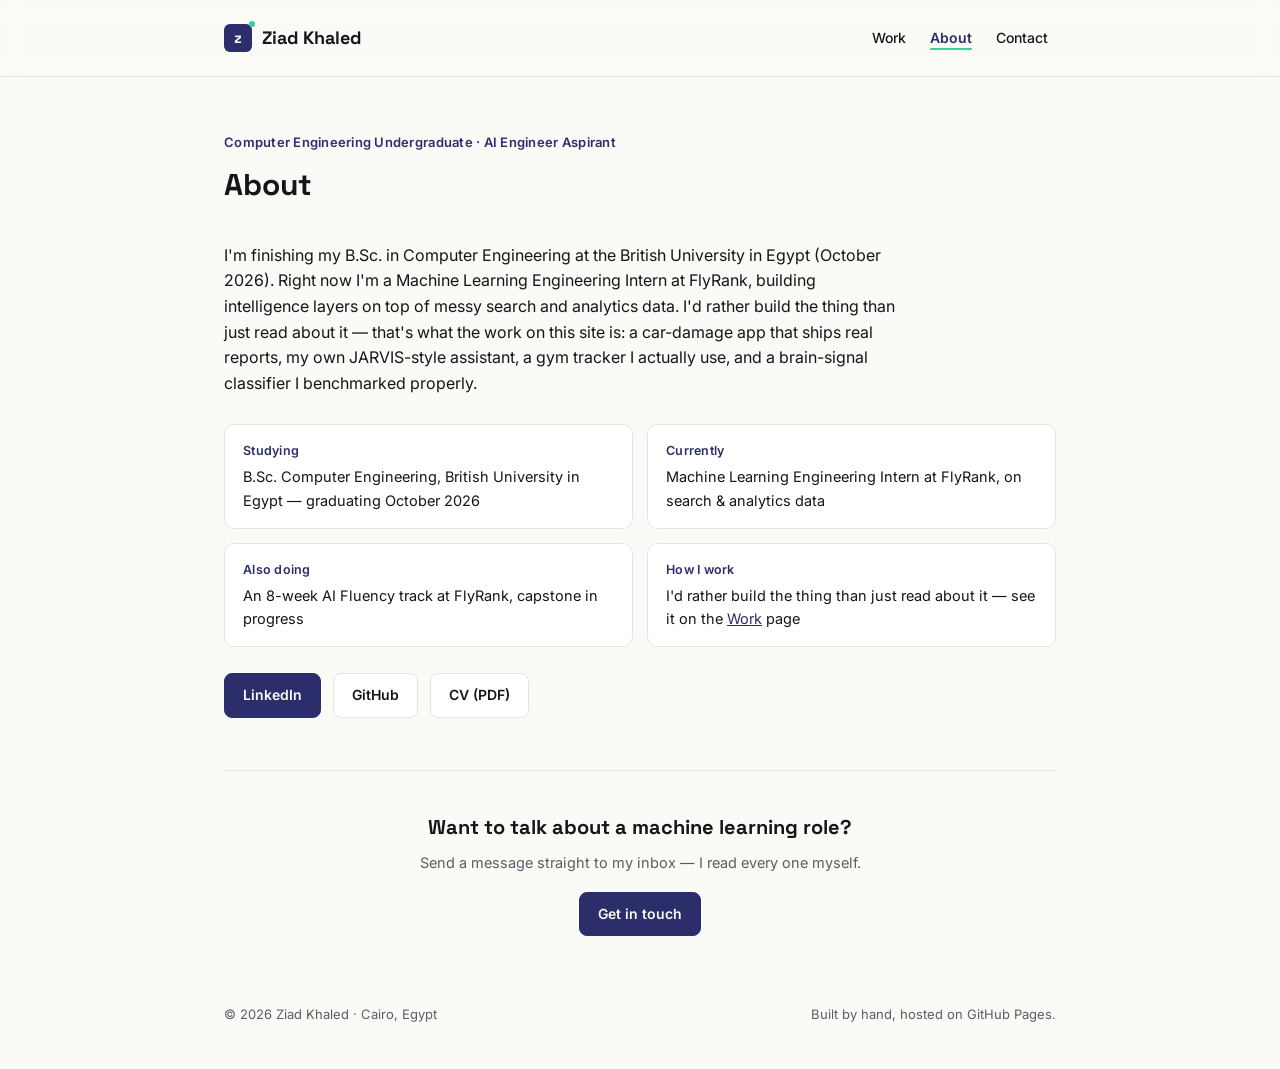
==== about.html @ e3a88f23 "W07 crit: split into Work/About/Contact pages, add motion" ====
<!DOCTYPE html>
<html lang="en">
<head>
<meta charset="UTF-8">
<meta name="viewport" content="width=device-width, initial-scale=1.0">
<title>About — Ziad Khaled</title>
<meta name="description" content="About Ziad Khaled — Computer Engineering undergraduate at the British University in Egypt and Machine Learning Engineering Intern at FlyRank.">
<link rel="icon" href="data:image/svg+xml,%3Csvg xmlns='http://www.w3.org/2000/svg' viewBox='0 0 32 32'%3E%3Crect width='32' height='32' rx='6' fill='%232B2E6B'/%3E%3Ctext x='16' y='23' font-family='Georgia,serif' font-size='19' font-weight='700' fill='%23FAFAF7' text-anchor='middle'%3Ez%3C/text%3E%3Ccircle cx='24.5' cy='9' r='2.3' fill='%2335D0A0'/%3E%3C/svg%3E">
<link rel="preconnect" href="https://fonts.googleapis.com">
<link rel="preconnect" href="https://fonts.gstatic.com" crossorigin>
<link href="https://fonts.googleapis.com/css2?family=Space+Grotesk:wght@500;600;700&family=Inter:wght@400;500;600&display=swap" rel="stylesheet">
<link rel="stylesheet" href="styles.css">
<script>document.documentElement.classList.add('js');</script>
</head>
<body>
<header>
  <div class="wrap">
    <a class="brand" href="index.html">
      <span class="mark">z</span> Ziad Khaled
    </a>
    <nav>
      <a href="work.html">Work</a>
      <a href="about.html" class="active">About</a>
      <a href="contact.html">Contact</a>
    </nav>
  </div>
</header>

<div class="wrap">

  <section class="page-hero reveal" style="border-top:none;">
    <div class="eyebrow">Computer Engineering Undergraduate · AI Engineer Aspirant</div>
    <h1>About</h1>
  </section>

  <section style="border-top:none;padding-top:8px;">
    <p class="bio reveal" style="max-width:680px;font-size:16px;">I'm finishing my B.Sc. in Computer Engineering at the British University in Egypt (October 2026). Right now I'm a Machine Learning Engineering Intern at FlyRank, building intelligence layers on top of messy search and analytics data. I'd rather build the thing than just read about it — that's what the work on this site is: a car-damage app that ships real reports, my own JARVIS-style assistant, a gym tracker I actually use, and a brain-signal classifier I benchmarked properly.</p>

    <div class="facts reveal">
      <div class="fact">
        <div class="k">Studying</div>
        <div class="v">B.Sc. Computer Engineering, British University in Egypt — graduating October 2026</div>
      </div>
      <div class="fact">
        <div class="k">Currently</div>
        <div class="v">Machine Learning Engineering Intern at FlyRank, on search &amp; analytics data</div>
      </div>
      <div class="fact">
        <div class="k">Also doing</div>
        <div class="v">An 8-week AI Fluency track at FlyRank, capstone in progress</div>
      </div>
      <div class="fact">
        <div class="k">How I work</div>
        <div class="v">I'd rather build the thing than just read about it — see it on the <a href="work.html">Work</a> page</div>
      </div>
    </div>

    <div class="links reveal" style="margin-top:26px;">
      <a class="btn primary" href="https://www.linkedin.com/in/ziad-khaled-b3a187253" target="_blank" rel="noopener">LinkedIn</a>
      <a class="btn" href="https://github.com/720-hz" target="_blank" rel="noopener">GitHub</a>
      <a class="btn" href="./Ziad_Khaled_CV.pdf" target="_blank" rel="noopener">CV (PDF)</a>
    </div>
  </section>

<section class="cta-banner reveal">
  <div class="wrap">
    <h2>Want to talk about a machine learning role?</h2>
    <p>Send a message straight to my inbox — I read every one myself.</p>
    <a class="btn primary" href="contact.html">Get in touch</a>
  </div>
</section>

</div>

<footer>
  <div class="wrap" style="display:flex;flex-wrap:wrap;gap:8px;justify-content:space-between;width:100%;">
    <span>© 2026 Ziad Khaled · Cairo, Egypt</span>
    <span>Built by hand, hosted on GitHub Pages.</span>
  </div>
</footer>
<script src="motion.js"></script>
</body>
</html>
---- styles.css ----
:root{
  --main:#2B2E6B;
  --text:#14161A;
  --bg:#FAFAF7;
  --accent:#35D0A0;
  --card:#FFFFFF;
  --border:#E7E5DE;
  --muted:#5B5D63;
}
*{box-sizing:border-box;}
html{scroll-behavior:smooth;}
body{
  margin:0;
  background:var(--bg);
  color:var(--text);
  font-family:'Inter',system-ui,sans-serif;
  line-height:1.6;
}
h1,h2,h3,.brand{font-family:'Space Grotesk',system-ui,sans-serif;}
a{color:var(--main);}
.wrap{max-width:880px;margin:0 auto;padding:0 24px;}

/* ---- header / nav ---- */
header{
  position:sticky;top:0;z-index:20;
  display:flex;align-items:center;justify-content:space-between;
  padding:16px 0;border-bottom:1px solid var(--border);
  background:rgba(250,250,247,.82);backdrop-filter:blur(10px);-webkit-backdrop-filter:blur(10px);
}
header .wrap{display:flex;align-items:center;justify-content:space-between;width:100%;}
.brand{
  display:flex;align-items:center;gap:10px;min-height:44px;
  font-weight:700;font-size:18px;color:var(--text);text-decoration:none;
}
.brand .mark{
  width:28px;height:28px;border-radius:6px;background:var(--main);
  color:var(--bg);display:flex;align-items:center;justify-content:center;
  font-size:15px;font-weight:700;position:relative;
}
.brand .mark::after{
  content:"";position:absolute;top:-3px;right:-3px;width:6px;height:6px;
  border-radius:50%;background:var(--accent);
}
nav{display:flex;align-items:center;}
nav a{
  position:relative;
  display:inline-flex;align-items:center;min-height:44px;padding:0 8px;margin-left:8px;
  color:var(--text);text-decoration:none;font-size:14px;font-weight:500;
}
nav a::after{
  content:"";position:absolute;left:8px;right:8px;bottom:10px;height:2px;
  background:var(--main);border-radius:2px;
  transform:scaleX(0);transform-origin:left;transition:transform .18s ease;
}
nav a:hover::after{transform:scaleX(1);}
nav a.active{color:var(--main);font-weight:600;}
nav a.active::after{transform:scaleX(1);background:var(--accent);}

/* ---- hero ---- */
.hero{padding:72px 0 48px;position:relative;overflow:hidden;}
.hero::before{
  content:"";position:absolute;top:-140px;right:-120px;width:420px;height:420px;
  background:radial-gradient(circle, rgba(43,46,107,.10) 0%, rgba(53,208,160,.08) 45%, rgba(250,250,247,0) 72%);
  border-radius:50%;pointer-events:none;z-index:0;
}
.hero .wrap-inner, .hero > *{position:relative;z-index:1;}
.eyebrow{
  display:inline-block;font-size:13px;font-weight:600;color:var(--main);
  letter-spacing:.02em;margin-bottom:14px;position:relative;z-index:1;
}
.hero h1{font-size:38px;line-height:1.2;margin:0 0 14px;position:relative;z-index:1;}
.hero .tag{font-size:17px;color:var(--muted);margin:0 0 22px;max-width:620px;position:relative;z-index:1;}
.claim{font-size:19px;font-weight:600;margin:0 0 22px;color:var(--text);position:relative;z-index:1;}
.claim span{color:var(--main);}
.bio{max-width:640px;color:var(--text);font-size:15.5px;margin-bottom:28px;position:relative;z-index:1;}

/* ---- page header (Work / About / Contact) ---- */
.page-hero{padding:52px 0 8px;}
.page-hero h1{font-size:30px;line-height:1.2;margin:0 0 8px;}
.page-hero .section-note{margin:0;}

.links{display:flex;flex-wrap:wrap;gap:12px;margin-bottom:8px;position:relative;z-index:1;}
.btn{
  display:inline-flex;align-items:center;gap:8px;min-height:44px;
  padding:10px 18px;border-radius:8px;font-size:14px;font-weight:600;
  text-decoration:none;border:1px solid var(--border);color:var(--text);
  background:var(--card);transition:transform .15s ease, border-color .15s ease, box-shadow .15s ease;
}
.btn:hover{border-color:var(--main);transform:translateY(-2px);box-shadow:0 6px 16px rgba(20,22,26,.08);}
.btn.primary{background:var(--main);color:var(--bg);border-color:var(--main);}
.btn.primary:hover{opacity:.92;}
.btn.accent{border-color:var(--accent);}
.btn.accent::before{content:"";width:7px;height:7px;border-radius:50%;background:var(--accent);}

section{padding:44px 0;border-top:1px solid var(--border);}
section h2{font-size:22px;margin:0 0 6px;}
.section-note{color:var(--muted);font-size:14.5px;margin:0 0 26px;}

.grid{display:grid;grid-template-columns:1fr 1fr;gap:18px;}
@media(max-width:640px){.grid{grid-template-columns:1fr;}}
.card{
  background:var(--card);border:1px solid var(--border);border-radius:10px;
  padding:20px;transition:transform .18s ease, box-shadow .18s ease, border-color .18s ease;
}
.card:hover{transform:translateY(-3px);box-shadow:0 10px 24px rgba(20,22,26,.07);border-color:#D7D4C9;}
.card h3{margin:0 0 4px;font-size:17px;}
.card .tagline{color:var(--main);font-size:13px;font-weight:600;margin:0 0 10px;}
.card p{margin:0;font-size:14.5px;color:var(--text);}
.card .result{margin-top:10px;font-size:13.5px;color:var(--muted);}

.future{
  background:var(--card);border:1px dashed var(--border);border-radius:10px;
  padding:22px;font-size:14.5px;color:var(--muted);
}
.future strong{color:var(--text);}

/* ---- about page bits ---- */
.facts{display:grid;grid-template-columns:1fr 1fr;gap:14px;margin:26px 0 6px;}
@media(max-width:640px){.facts{grid-template-columns:1fr;}}
.facts .fact{background:var(--card);border:1px solid var(--border);border-radius:10px;padding:16px 18px;}
.facts .fact .k{font-size:12.5px;font-weight:600;color:var(--main);letter-spacing:.02em;margin-bottom:4px;}
.facts .fact .v{font-size:14.5px;color:var(--text);}

/* ---- contact ---- */
.contact{
  background:var(--main);color:var(--bg);border-radius:12px;padding:32px;
  text-align:center;
}
.contact h1, .contact h2{color:var(--bg);}
.contact p{color:#DADCF2;max-width:520px;margin:8px auto 20px;font-size:15px;}
.contact .btn.accent{background:var(--accent);color:var(--text);border-color:var(--accent);}
.contact .btn.accent::before{display:none;}

.contact-form{
  max-width:420px;margin:0 auto;text-align:left;display:flex;flex-direction:column;gap:10px;
}
.contact-form input,
.contact-form textarea{
  width:100%;min-height:44px;padding:13px;border-radius:8px;border:1px solid rgba(255,255,255,.25);
  background:rgba(255,255,255,.08);color:var(--bg);font-family:'Inter',system-ui,sans-serif;
  font-size:14.5px;resize:vertical;
}
.contact-form input::placeholder,
.contact-form textarea::placeholder{color:#C7C9EA;}
.contact-form input:focus,
.contact-form textarea:focus{outline:2px solid var(--accent);outline-offset:1px;}
.contact-form button{
  align-self:flex-start;cursor:pointer;font-family:inherit;
}
.contact-form button:disabled{opacity:.6;cursor:default;}
.contact-status{min-height:18px;font-size:13.5px;margin:2px 0 0;}
.contact-status.ok{color:var(--accent);font-weight:600;}
.contact-status.err{color:#FFC9C9;font-weight:600;}
.contact-fallback{font-size:13.5px;color:#C7C9EA !important;margin-top:18px !important;}
.contact-fallback a{color:var(--bg) !important;text-decoration:underline;}

/* ---- cross-page CTA banner ---- */
.cta-banner{
  border-top:1px solid var(--border);padding:40px 0;text-align:center;
}
.cta-banner h2{font-size:20px;margin:0 0 8px;}
.cta-banner p{color:var(--muted);font-size:14.5px;margin:0 0 18px;}

footer{
  padding:28px 0 44px;color:var(--muted);font-size:13px;
  display:flex;flex-wrap:wrap;gap:8px;justify-content:space-between;
}

/* ---- motion: scroll reveal ----
   Hidden-by-default only applies once we know JS actually ran (the `js`
   class is set synchronously in <head>). No JS / JS fails to run => content
   is visible immediately, same as a plain static page. */
.js .reveal{opacity:0;transform:translateY(16px);transition:opacity .55s ease, transform .55s ease;}
.js .reveal.in-view{opacity:1;transform:translateY(0);}
.reveal-1{transition-delay:.05s;}
.reveal-2{transition-delay:.12s;}
.reveal-3{transition-delay:.19s;}
.reveal-4{transition-delay:.26s;}

@media (prefers-reduced-motion: reduce){
  .js .reveal{opacity:1;transform:none;transition:none;}
  html{scroll-behavior:auto;}
  .btn:hover, .card:hover{transform:none;}
}
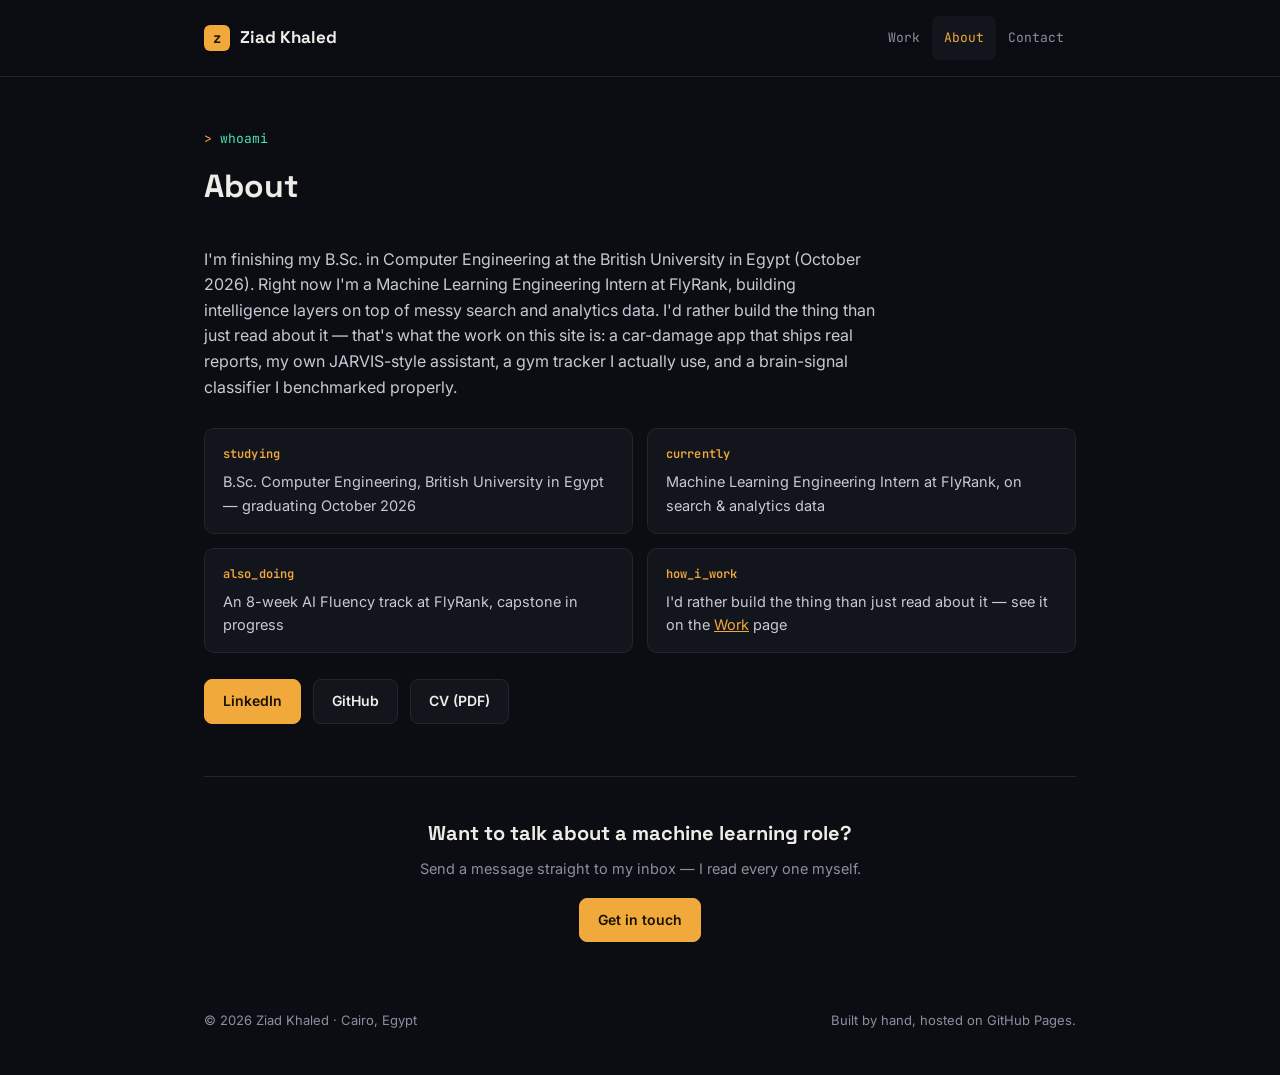
==== commit c4c2760f: "Redesign: dark/technical direction (structure, colors, motion) Rebuild the site around the direction" ====
--- a/about.html
+++ b/about.html
@@ -5,10 +5,10 @@
 <meta name="viewport" content="width=device-width, initial-scale=1.0">
 <title>About — Ziad Khaled</title>
 <meta name="description" content="About Ziad Khaled — Computer Engineering undergraduate at the British University in Egypt and Machine Learning Engineering Intern at FlyRank.">
-<link rel="icon" href="data:image/svg+xml,%3Csvg xmlns='http://www.w3.org/2000/svg' viewBox='0 0 32 32'%3E%3Crect width='32' height='32' rx='6' fill='%232B2E6B'/%3E%3Ctext x='16' y='23' font-family='Georgia,serif' font-size='19' font-weight='700' fill='%23FAFAF7' text-anchor='middle'%3Ez%3C/text%3E%3Ccircle cx='24.5' cy='9' r='2.3' fill='%2335D0A0'/%3E%3C/svg%3E">
+<link rel="icon" href="data:image/svg+xml,%3Csvg xmlns='http://www.w3.org/2000/svg' viewBox='0 0 32 32'%3E%3Crect width='32' height='32' rx='6' fill='%23F2A93B'/%3E%3Ctext x='16' y='23' font-family='Georgia,serif' font-size='19' font-weight='700' fill='%230B0D12' text-anchor='middle'%3Ez%3C/text%3E%3Ccircle cx='24.5' cy='9' r='2.3' fill='%2346E3B4'/%3E%3C/svg%3E">
 <link rel="preconnect" href="https://fonts.googleapis.com">
 <link rel="preconnect" href="https://fonts.gstatic.com" crossorigin>
-<link href="https://fonts.googleapis.com/css2?family=Space+Grotesk:wght@500;600;700&family=Inter:wght@400;500;600&display=swap" rel="stylesheet">
+<link href="https://fonts.googleapis.com/css2?family=Space+Grotesk:wght@500;600;700&family=Inter:wght@400;500;600&family=JetBrains+Mono:wght@400;500;600&display=swap" rel="stylesheet">
 <link rel="stylesheet" href="styles.css">
 <script>document.documentElement.classList.add('js');</script>
 </head>
@@ -16,7 +16,7 @@
 <header>
   <div class="wrap">
     <a class="brand" href="index.html">
-      <span class="mark">z</span> Ziad Khaled
+      <span class="mark mono">z</span> Ziad Khaled
     </a>
     <nav>
       <a href="work.html">Work</a>
@@ -29,7 +29,7 @@
 <div class="wrap">
 
   <section class="page-hero reveal" style="border-top:none;">
-    <div class="eyebrow">Computer Engineering Undergraduate · AI Engineer Aspirant</div>
+    <div class="prompt">whoami</div>
     <h1>About</h1>
   </section>
 
@@ -38,19 +38,19 @@
 
     <div class="facts reveal">
       <div class="fact">
-        <div class="k">Studying</div>
+        <div class="k mono">studying</div>
         <div class="v">B.Sc. Computer Engineering, British University in Egypt — graduating October 2026</div>
       </div>
       <div class="fact">
-        <div class="k">Currently</div>
+        <div class="k mono">currently</div>
         <div class="v">Machine Learning Engineering Intern at FlyRank, on search &amp; analytics data</div>
       </div>
       <div class="fact">
-        <div class="k">Also doing</div>
+        <div class="k mono">also_doing</div>
         <div class="v">An 8-week AI Fluency track at FlyRank, capstone in progress</div>
       </div>
       <div class="fact">
-        <div class="k">How I work</div>
+        <div class="k mono">how_i_work</div>
         <div class="v">I'd rather build the thing than just read about it — see it on the <a href="work.html">Work</a> page</div>
       </div>
     </div>
--- a/styles.css
+++ b/styles.css
@@ -1,11 +1,13 @@
 :root{
-  --main:#2B2E6B;
-  --text:#14161A;
-  --bg:#FAFAF7;
-  --accent:#35D0A0;
-  --card:#FFFFFF;
-  --border:#E7E5DE;
-  --muted:#5B5D63;
+  --bg:#0B0D12;
+  --bg2:#12151C;
+  --text:#EDEDE7;
+  --desc:#C7C9D4;
+  --muted:#8B90A0;
+  --accent:#F2A93B;
+  --accent-ink:#1A1200;
+  --accent2:#46E3B4;
+  --border:#23262F;
 }
 *{box-sizing:border-box;}
 html{scroll-behavior:smooth;}
@@ -17,118 +19,105 @@
   line-height:1.6;
 }
 h1,h2,h3,.brand{font-family:'Space Grotesk',system-ui,sans-serif;}
-a{color:var(--main);}
-.wrap{max-width:880px;margin:0 auto;padding:0 24px;}
+.mono{font-family:'JetBrains Mono',ui-monospace,monospace;}
+a{color:var(--accent);}
+.wrap{max-width:920px;margin:0 auto;padding:0 24px;}
 
 /* ---- header / nav ---- */
 header{
   position:sticky;top:0;z-index:20;
   display:flex;align-items:center;justify-content:space-between;
   padding:16px 0;border-bottom:1px solid var(--border);
-  background:rgba(250,250,247,.82);backdrop-filter:blur(10px);-webkit-backdrop-filter:blur(10px);
+  background:rgba(11,13,18,.85);backdrop-filter:blur(10px);-webkit-backdrop-filter:blur(10px);
 }
 header .wrap{display:flex;align-items:center;justify-content:space-between;width:100%;}
 .brand{
   display:flex;align-items:center;gap:10px;min-height:44px;
-  font-weight:700;font-size:18px;color:var(--text);text-decoration:none;
+  font-weight:700;font-size:17px;color:var(--text);text-decoration:none;
 }
 .brand .mark{
-  width:28px;height:28px;border-radius:6px;background:var(--main);
-  color:var(--bg);display:flex;align-items:center;justify-content:center;
-  font-size:15px;font-weight:700;position:relative;
-}
-.brand .mark::after{
-  content:"";position:absolute;top:-3px;right:-3px;width:6px;height:6px;
-  border-radius:50%;background:var(--accent);
+  width:26px;height:26px;border-radius:6px;background:var(--accent);
+  color:var(--accent-ink);display:flex;align-items:center;justify-content:center;
+  font-size:14px;font-weight:700;font-family:'JetBrains Mono',monospace;
 }
 nav{display:flex;align-items:center;}
 nav a{
-  position:relative;
-  display:inline-flex;align-items:center;min-height:44px;padding:0 8px;margin-left:8px;
-  color:var(--text);text-decoration:none;font-size:14px;font-weight:500;
+  font-family:'JetBrains Mono',monospace;font-size:13px;color:var(--muted);text-decoration:none;
+  display:inline-flex;align-items:center;min-height:44px;padding:0 12px;border-radius:6px;
+  transition:color .15s ease, background .15s ease;
 }
-nav a::after{
-  content:"";position:absolute;left:8px;right:8px;bottom:10px;height:2px;
-  background:var(--main);border-radius:2px;
-  transform:scaleX(0);transform-origin:left;transition:transform .18s ease;
-}
-nav a:hover::after{transform:scaleX(1);}
-nav a.active{color:var(--main);font-weight:600;}
-nav a.active::after{transform:scaleX(1);background:var(--accent);}
+nav a:hover{color:var(--accent);background:var(--bg2);}
+nav a.active{color:var(--accent);background:var(--bg2);}
 
 /* ---- hero ---- */
-.hero{padding:72px 0 48px;position:relative;overflow:hidden;}
-.hero::before{
-  content:"";position:absolute;top:-140px;right:-120px;width:420px;height:420px;
-  background:radial-gradient(circle, rgba(43,46,107,.10) 0%, rgba(53,208,160,.08) 45%, rgba(250,250,247,0) 72%);
-  border-radius:50%;pointer-events:none;z-index:0;
-}
-.hero .wrap-inner, .hero > *{position:relative;z-index:1;}
-.eyebrow{
-  display:inline-block;font-size:13px;font-weight:600;color:var(--main);
-  letter-spacing:.02em;margin-bottom:14px;position:relative;z-index:1;
-}
-.hero h1{font-size:38px;line-height:1.2;margin:0 0 14px;position:relative;z-index:1;}
-.hero .tag{font-size:17px;color:var(--muted);margin:0 0 22px;max-width:620px;position:relative;z-index:1;}
-.claim{font-size:19px;font-weight:600;margin:0 0 22px;color:var(--text);position:relative;z-index:1;}
-.claim span{color:var(--main);}
-.bio{max-width:640px;color:var(--text);font-size:15.5px;margin-bottom:28px;position:relative;z-index:1;}
+.hero{padding:64px 0 40px;}
+.prompt{font-family:'JetBrains Mono',monospace;font-size:13px;color:var(--accent2);margin-bottom:18px;word-break:break-word;}
+.prompt::before{content:"> ";color:var(--accent);}
+.hero h1{font-size:44px;line-height:1.08;margin:0 0 16px;letter-spacing:-.01em;}
+.hero h1 span{color:var(--accent);}
+.hero .tag{font-size:17px;color:var(--muted);max-width:600px;margin:0 0 22px;}
+.bio{max-width:640px;font-size:15.5px;color:var(--desc);margin-bottom:28px;}
 
-/* ---- page header (Work / About / Contact) ---- */
 .page-hero{padding:52px 0 8px;}
-.page-hero h1{font-size:30px;line-height:1.2;margin:0 0 8px;}
+.page-hero h1{font-size:32px;line-height:1.15;margin:0 0 10px;}
 .page-hero .section-note{margin:0;}
 
-.links{display:flex;flex-wrap:wrap;gap:12px;margin-bottom:8px;position:relative;z-index:1;}
+/* ---- stat strip ---- */
+.stats{display:flex;flex-wrap:wrap;gap:12px;margin-bottom:30px;}
+.stat{border:1px solid var(--border);background:var(--bg2);border-radius:10px;padding:12px 16px;}
+.stat .n{font-family:'JetBrains Mono',monospace;font-size:18px;color:var(--accent);font-weight:600;}
+.stat .l{font-size:12.5px;color:var(--muted);margin-top:2px;}
+
+/* ---- buttons ---- */
+.links{display:flex;flex-wrap:wrap;gap:12px;margin-bottom:8px;}
 .btn{
   display:inline-flex;align-items:center;gap:8px;min-height:44px;
   padding:10px 18px;border-radius:8px;font-size:14px;font-weight:600;
   text-decoration:none;border:1px solid var(--border);color:var(--text);
-  background:var(--card);transition:transform .15s ease, border-color .15s ease, box-shadow .15s ease;
+  background:var(--bg2);transition:border-color .15s ease, transform .15s ease, box-shadow .15s ease;
 }
-.btn:hover{border-color:var(--main);transform:translateY(-2px);box-shadow:0 6px 16px rgba(20,22,26,.08);}
-.btn.primary{background:var(--main);color:var(--bg);border-color:var(--main);}
+.btn:hover{border-color:var(--accent);transform:translateY(-2px);box-shadow:0 6px 18px rgba(242,169,59,.12);}
+.btn.primary{background:var(--accent);color:var(--accent-ink);border-color:var(--accent);}
 .btn.primary:hover{opacity:.92;}
-.btn.accent{border-color:var(--accent);}
-.btn.accent::before{content:"";width:7px;height:7px;border-radius:50%;background:var(--accent);}
+.btn.accent{border-color:var(--accent2);}
+.btn.accent::before{content:"";width:7px;height:7px;border-radius:50%;background:var(--accent2);}
 
 section{padding:44px 0;border-top:1px solid var(--border);}
-section h2{font-size:22px;margin:0 0 6px;}
-.section-note{color:var(--muted);font-size:14.5px;margin:0 0 26px;}
+.section-head{display:flex;align-items:baseline;flex-wrap:wrap;gap:8px;justify-content:space-between;margin-bottom:24px;}
+section h2{font-size:21px;margin:0;}
+.section-note{color:var(--muted);font-size:14px;}
+.section-note.mono{font-family:'JetBrains Mono',monospace;font-size:12.5px;}
 
-.grid{display:grid;grid-template-columns:1fr 1fr;gap:18px;}
-@media(max-width:640px){.grid{grid-template-columns:1fr;}}
-.card{
-  background:var(--card);border:1px solid var(--border);border-radius:10px;
-  padding:20px;transition:transform .18s ease, box-shadow .18s ease, border-color .18s ease;
-}
-.card:hover{transform:translateY(-3px);box-shadow:0 10px 24px rgba(20,22,26,.07);border-color:#D7D4C9;}
-.card h3{margin:0 0 4px;font-size:17px;}
-.card .tagline{color:var(--main);font-size:13px;font-weight:600;margin:0 0 10px;}
-.card p{margin:0;font-size:14.5px;color:var(--text);}
-.card .result{margin-top:10px;font-size:13.5px;color:var(--muted);}
+/* ---- work rows (numbered list) ---- */
+.row{display:flex;gap:22px;padding:28px 0;border-top:1px solid var(--border);}
+.row:first-of-type{border-top:none;padding-top:0;}
+.idx{font-family:'JetBrains Mono',monospace;font-size:14px;color:var(--accent);min-width:30px;padding-top:3px;flex-shrink:0;}
+.row-body h3{margin:0 0 4px;font-size:18px;}
+.row-body .tagline{color:var(--accent2);font-size:13px;font-family:'JetBrains Mono',monospace;margin:0 0 10px;}
+.row-body p{margin:0;font-size:14.5px;color:var(--desc);}
+.row-body .result{margin-top:10px;font-size:13px;color:var(--muted);}
 
 .future{
-  background:var(--card);border:1px dashed var(--border);border-radius:10px;
+  background:var(--bg2);border:1px dashed var(--border);border-radius:10px;
   padding:22px;font-size:14.5px;color:var(--muted);
 }
 .future strong{color:var(--text);}
 
-/* ---- about page bits ---- */
+/* ---- about facts ---- */
 .facts{display:grid;grid-template-columns:1fr 1fr;gap:14px;margin:26px 0 6px;}
 @media(max-width:640px){.facts{grid-template-columns:1fr;}}
-.facts .fact{background:var(--card);border:1px solid var(--border);border-radius:10px;padding:16px 18px;}
-.facts .fact .k{font-size:12.5px;font-weight:600;color:var(--main);letter-spacing:.02em;margin-bottom:4px;}
-.facts .fact .v{font-size:14.5px;color:var(--text);}
+.facts .fact{background:var(--bg2);border:1px solid var(--border);border-radius:10px;padding:16px 18px;}
+.facts .fact .k{font-family:'JetBrains Mono',monospace;font-size:12px;font-weight:600;color:var(--accent);letter-spacing:.01em;margin-bottom:6px;}
+.facts .fact .v{font-size:14.5px;color:var(--desc);}
 
 /* ---- contact ---- */
 .contact{
-  background:var(--main);color:var(--bg);border-radius:12px;padding:32px;
+  background:var(--bg2);border:1px solid var(--border);border-radius:12px;padding:32px;
   text-align:center;
 }
-.contact h1, .contact h2{color:var(--bg);}
-.contact p{color:#DADCF2;max-width:520px;margin:8px auto 20px;font-size:15px;}
-.contact .btn.accent{background:var(--accent);color:var(--text);border-color:var(--accent);}
+.contact h1, .contact h2{color:var(--text);}
+.contact p{color:var(--muted);max-width:520px;margin:8px auto 20px;font-size:15px;}
+.contact .btn.accent{background:var(--accent2);color:var(--accent-ink);border-color:var(--accent2);}
 .contact .btn.accent::before{display:none;}
 
 .contact-form{
@@ -136,23 +125,23 @@
 }
 .contact-form input,
 .contact-form textarea{
-  width:100%;min-height:44px;padding:13px;border-radius:8px;border:1px solid rgba(255,255,255,.25);
-  background:rgba(255,255,255,.08);color:var(--bg);font-family:'Inter',system-ui,sans-serif;
+  width:100%;min-height:44px;padding:13px;border-radius:8px;border:1px solid var(--border);
+  background:var(--bg);color:var(--text);font-family:'Inter',system-ui,sans-serif;
   font-size:14.5px;resize:vertical;
 }
 .contact-form input::placeholder,
-.contact-form textarea::placeholder{color:#C7C9EA;}
+.contact-form textarea::placeholder{color:#5C6070;}
 .contact-form input:focus,
-.contact-form textarea:focus{outline:2px solid var(--accent);outline-offset:1px;}
+.contact-form textarea:focus{outline:2px solid var(--accent2);outline-offset:1px;}
 .contact-form button{
   align-self:flex-start;cursor:pointer;font-family:inherit;
 }
 .contact-form button:disabled{opacity:.6;cursor:default;}
 .contact-status{min-height:18px;font-size:13.5px;margin:2px 0 0;}
-.contact-status.ok{color:var(--accent);font-weight:600;}
-.contact-status.err{color:#FFC9C9;font-weight:600;}
-.contact-fallback{font-size:13.5px;color:#C7C9EA !important;margin-top:18px !important;}
-.contact-fallback a{color:var(--bg) !important;text-decoration:underline;}
+.contact-status.ok{color:var(--accent2);font-weight:600;}
+.contact-status.err{color:#FF9B87;font-weight:600;}
+.contact-fallback{font-size:13.5px;color:var(--muted) !important;margin-top:18px !important;}
+.contact-fallback a{color:var(--text) !important;text-decoration:underline;}
 
 /* ---- cross-page CTA banner ---- */
 .cta-banner{
@@ -166,10 +155,7 @@
   display:flex;flex-wrap:wrap;gap:8px;justify-content:space-between;
 }
 
-/* ---- motion: scroll reveal ----
-   Hidden-by-default only applies once we know JS actually ran (the `js`
-   class is set synchronously in <head>). No JS / JS fails to run => content
-   is visible immediately, same as a plain static page. */
+/* ---- motion: scroll reveal ---- */
 .js .reveal{opacity:0;transform:translateY(16px);transition:opacity .55s ease, transform .55s ease;}
 .js .reveal.in-view{opacity:1;transform:translateY(0);}
 .reveal-1{transition-delay:.05s;}
@@ -180,5 +166,5 @@
 @media (prefers-reduced-motion: reduce){
   .js .reveal{opacity:1;transform:none;transition:none;}
   html{scroll-behavior:auto;}
-  .btn:hover, .card:hover{transform:none;}
+  .btn:hover{transform:none;}
 }
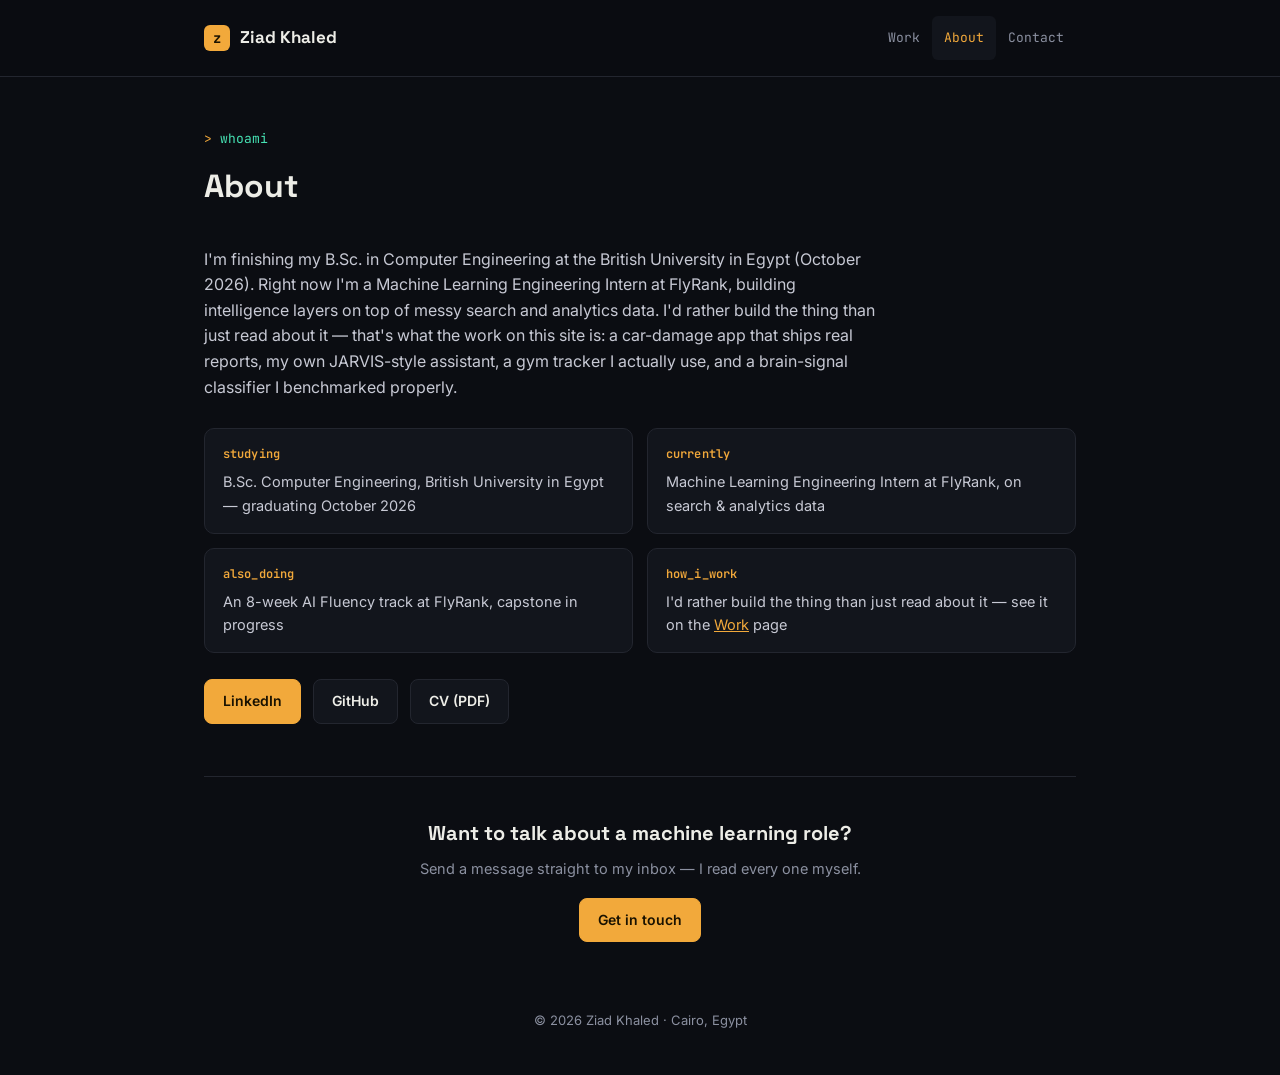
==== commit 28ba7835: "Modify footer layout and content in about.html Updated footer layout to center content and removed a" ====
--- a/about.html
+++ b/about.html
@@ -5,6 +5,19 @@
 <meta name="viewport" content="width=device-width, initial-scale=1.0">
 <title>About — Ziad Khaled</title>
 <meta name="description" content="About Ziad Khaled — Computer Engineering undergraduate at the British University in Egypt and Machine Learning Engineering Intern at FlyRank.">
+<link rel="canonical" href="https://720-hz.github.io/about.html">
+<meta property="og:type" content="website">
+<meta property="og:site_name" content="Ziad Khaled">
+<meta property="og:url" content="https://720-hz.github.io/about.html">
+<meta property="og:title" content="About — Ziad Khaled">
+<meta property="og:description" content="About Ziad Khaled — Computer Engineering undergraduate at the British University in Egypt and Machine Learning Engineering Intern at FlyRank.">
+<meta property="og:image" content="https://720-hz.github.io/og-image.png">
+<meta property="og:image:width" content="1200">
+<meta property="og:image:height" content="630">
+<meta name="twitter:card" content="summary_large_image">
+<meta name="twitter:title" content="About — Ziad Khaled">
+<meta name="twitter:description" content="About Ziad Khaled — Computer Engineering undergraduate at the British University in Egypt and Machine Learning Engineering Intern at FlyRank.">
+<meta name="twitter:image" content="https://720-hz.github.io/og-image.png">
 <link rel="icon" href="data:image/svg+xml,%3Csvg xmlns='http://www.w3.org/2000/svg' viewBox='0 0 32 32'%3E%3Crect width='32' height='32' rx='6' fill='%23F2A93B'/%3E%3Ctext x='16' y='23' font-family='Georgia,serif' font-size='19' font-weight='700' fill='%230B0D12' text-anchor='middle'%3Ez%3C/text%3E%3Ccircle cx='24.5' cy='9' r='2.3' fill='%2346E3B4'/%3E%3C/svg%3E">
 <link rel="preconnect" href="https://fonts.googleapis.com">
 <link rel="preconnect" href="https://fonts.gstatic.com" crossorigin>
@@ -73,11 +86,11 @@
 </div>
 
 <footer>
-  <div class="wrap" style="display:flex;flex-wrap:wrap;gap:8px;justify-content:space-between;width:100%;">
+    <div class="wrap" style="display:flex;flex-wrap:wrap;gap:8px;justify-content:center;width:100%;">
     <span>© 2026 Ziad Khaled · Cairo, Egypt</span>
-    <span>Built by hand, hosted on GitHub Pages.</span>
   </div>
 </footer>
 <script src="motion.js"></script>
+<!-- Cloudflare Web Analytics --><script type='module' src='https://static.cloudflareinsights.com/beacon.min.js' data-cf-beacon='{"token": "58df96323a4a47d693aaca99b2e55f92"}'></script><!-- End Cloudflare Web Analytics -->
 </body>
 </html>
